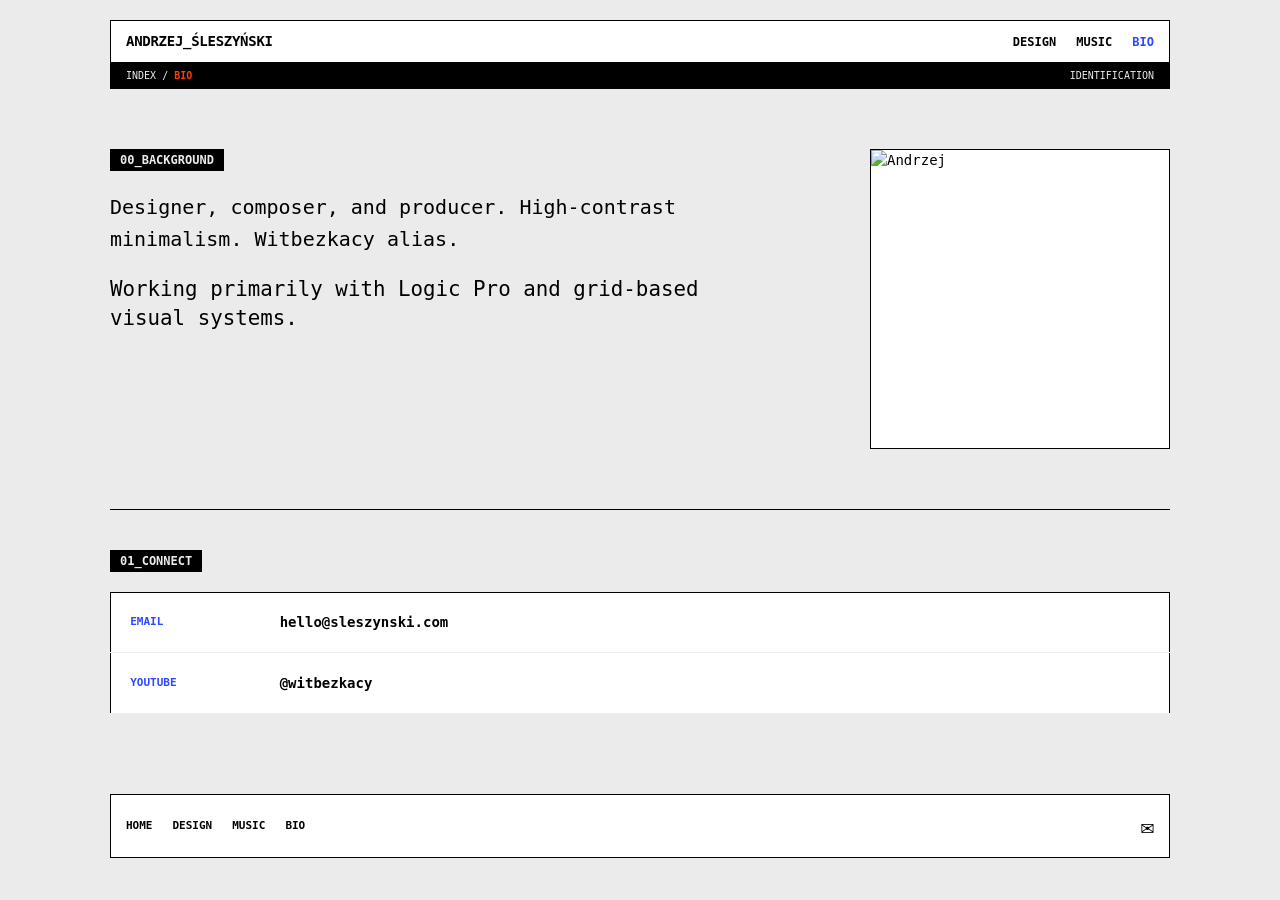
==== bio.html @ 5ebf1265 "corrected scroll" ====
<!doctype html>
<html lang="en">
  <head>
    <meta charset="UTF-8" />
    <meta name="viewport" content="width=device-width, initial-scale=1.0" />
    <title>Bio | Andrzej Śleszyński</title>
    <link rel="stylesheet" href="style.css" />
    <link
      rel="icon"
      href="data:image/svg+xml,<svg xmlns=%22http://www.w3.org/2000/svg%22 viewBox=%220 0 100 100%22><text y=%22.9em%22 font-size=%2290%22 font-family=%22monospace%22 font-weight=%22900%22 fill=%22%232E48FF%22>&amp;/</text></svg>"
    />
  </head>
  <body>
    <header class="wiki-header">
      <nav class="nav-top">
        <div class="site-title">
          <a href="index.html" style="text-decoration: none; color: inherit"
            >ANDRZEJ_ŚLESZYŃSKI</a
          >
        </div>
        <div class="nav-links">
          <a href="design.html">DESIGN</a><a href="music.html">MUSIC</a
          ><a href="bio.html" class="active">BIO</a>
        </div>
      </nav>
      <div class="context-bar">
        <div class="path">
          <a href="index.html" style="text-decoration: none; color: inherit"
            >INDEX</a
          >
          / <span class="active-context">BIO</span>
        </div>
        <div class="metadata">IDENTIFICATION</div>
      </div>
    </header>

    <main>
      <section class="intro-wrap">
        <div class="intro-text">
          <h2 class="section-title">00_Background</h2>
          <p style="font-size: 1.25rem; line-height: 1.6; margin-bottom: 20px">
            Designer, composer, and producer. High-contrast minimalism.
            Witbezkacy alias.
          </p>
          <p>Working primarily with Logic Pro and grid-based visual systems.</p>
        </div>
        <div class="photo-container">
          <img src="photo.jpg" alt="Andrzej" class="square-photo" />
        </div>
      </section>

      <section class="content-section">
        <h2 class="section-title">01_Connect</h2>
        <div class="table-wrapper">
          <table class="archive-table">
            <tr>
              <td class="meta-label">Email</td>
              <td>
                <a href="mailto:hello@sleszynski.com">hello@sleszynski.com</a>
              </td>
            </tr>
            <tr>
              <td class="meta-label">YouTube</td>
              <td>
                <a href="https://www.youtube.com/@witbezkacy" target="_blank"
                  >@witbezkacy</a
                >
              </td>
            </tr>
          </table>
        </div>
      </section>
    </main>

    <footer class="wiki-footer">
      <div class="footer-wrap">
        <div class="sitemap">
          <a href="index.html">Home</a><a href="design.html">Design</a
          ><a href="music.html">Music</a><a href="bio.html">Bio</a>
        </div>
        <a href="mailto:hello@sleszynski.com" class="mail-icon-link">&#9993;</a>
      </div>
    </footer>
  </body>
</html>
---- style.css ----
/* ANDRZEJ ŚLESZYŃSKI // SYSTEM V1.10
   WANDA SAZO + OSCEAN ARCHIVE LOGIC */

:root {
  --bg: #ebebeb; /* Concrete */
  --white: #ffffff;
  --text: #000000; /* Pitch Black */
  --accent: #2e48ff; /* Cobalt Blue */
  --high: #ff3e00; /* Tangerine */
  --border: #000000;
}

* {
  margin: 0;
  padding: 0;
  box-sizing: border-box;
  cursor: crosshair;
}

body {
  font-family: "SF Mono", "Menlo", monospace;
  background-color: var(--bg);
  color: var(--text);
  padding: 0 20px;
  max-width: 1100px;
  margin: 0 auto;
  font-size: 14px;
  line-height: 1.5;
  overflow-x: hidden;
}

/* HEADER & NAVIGATION */
.wiki-header {
  border: 1px solid var(--border);
  margin-top: 20px;
  background: #fff;
}
.nav-top {
  display: flex;
  justify-content: space-between;
  padding: 10px 15px;
  border-bottom: 1px solid var(--border);
  flex-wrap: wrap;
}
.site-title {
  font-weight: 900;
  letter-spacing: -0.02em;
}
.site-title a {
  text-decoration: none;
  color: inherit;
}
.nav-links a {
  text-decoration: none;
  color: var(--text);
  margin-left: 20px;
  font-weight: bold;
  font-size: 12px;
}
.nav-links a.active {
  color: var(--accent);
}

.context-bar {
  display: flex;
  justify-content: space-between;
  padding: 5px 15px;
  font-size: 10px;
  background-color: var(--text);
  color: var(--bg);
}
.active-context {
  color: var(--high);
  font-weight: bold;
}

/* UNIFIED LINEAR INTRO (PHOTO ON RIGHT) */
.intro-wrap {
  display: flex;
  justify-content: space-between;
  align-items: start;
  gap: 60px;
  padding: 60px 0;
  border-bottom: 1px solid var(--border);
}
.intro-text {
  flex: 1;
}
.intro-text h1 {
  font-size: clamp(3.5rem, 10vw, 6rem);
  font-weight: 900;
  letter-spacing: -0.06em;
  color: var(--accent);
  line-height: 0.85;
  margin-bottom: 1.5rem;
}
.intro-text p {
  font-size: 1.3rem;
  max-width: 650px;
  line-height: 1.4;
}
.photo-container {
  flex: 0 0 300px;
}
.square-photo {
  width: 300px;
  height: 300px;
  background-color: #fff;
  border: 1px solid var(--border);
  object-fit: cover;
  display: block;
}

/* GRID SYSTEMS (DESKTOP) */
.content-section {
  padding-top: 40px;
  margin-bottom: 60px;
}
.section-title {
  background: var(--border);
  color: var(--bg);
  display: inline-block;
  padding: 2px 10px;
  font-size: 12px;
  margin-bottom: 20px;
  text-transform: uppercase;
  font-weight: bold;
}

.wiki-grid,
.featured-grid {
  display: grid;
  grid-template-columns: repeat(auto-fill, minmax(300px, 1fr));
  gap: 20px;
}

.wiki-entry {
  border: 1px solid var(--border);
  background: #fff;
  transition: transform 0.2s cubic-bezier(0.16, 1, 0.3, 1);
}
.wiki-entry:hover {
  transform: translateY(-5px);
}
.visual-link {
  display: flex;
  aspect-ratio: 1/1;
  align-items: center;
  justify-content: center;
  text-decoration: none;
  font-size: 5rem;
  font-weight: 900;
  color: #fff;
}
.cobalt-bg {
  background: var(--accent);
}
.tangerine-bg {
  background: var(--high);
}
.entry-meta {
  padding: 15px;
  border-top: 1px solid var(--border);
}
.label {
  display: block;
  font-size: 10px;
  opacity: 0.6;
  text-transform: uppercase;
  margin-bottom: 5px;
}
.title {
  font-weight: bold;
  text-transform: uppercase;
  font-size: 13px;
}

/* TABLES */
.table-wrapper {
  width: 100%;
  overflow-x: auto;
  margin-bottom: 40px;
}
.archive-table {
  width: 100%;
  min-width: 500px;
  border-collapse: collapse;
  background: #fff;
  border: 1px solid #000;
}
.archive-table td {
  padding: 1.2rem;
  border-bottom: 1px solid #eee;
}
.archive-table a {
  text-decoration: none;
  color: inherit;
  font-weight: 700;
}
.meta-label {
  font-weight: 800;
  text-transform: uppercase;
  font-size: 11px;
  color: var(--accent);
  width: 150px;
}

/* FOOTER */
.wiki-footer {
  margin: 80px 0 40px;
  border: 1px solid var(--border);
  background: #fff;
  padding: 20px 15px;
}
.footer-wrap {
  display: flex;
  justify-content: space-between;
  align-items: center;
  flex-wrap: wrap;
  gap: 20px;
}
.sitemap {
  display: flex;
  gap: 20px;
}
.sitemap a {
  text-decoration: none;
  color: var(--text);
  font-size: 11px;
  font-weight: bold;
  text-transform: uppercase;
}
.mail-icon-link {
  text-decoration: none;
  color: var(--text);
  font-size: 1.4rem;
  line-height: 1;
}

/* MOBILE RESPONSIVE LOGIC */
@media (max-width: 850px) {
  .intro-wrap {
    flex-direction: column;
    gap: 30px;
    padding: 40px 0;
  }
  .photo-container {
    width: 100%;
    max-width: 300px;
  }

  /* Standard Grid stays vertical */
  .wiki-grid {
    grid-template-columns: 1fr;
  }

  /* Hero Grid scrolls horizontally */
  .featured-grid {
    display: flex;
    overflow-x: auto;
    scroll-snap-type: x mandatory;
    gap: 15px;
    padding-bottom: 20px;
    -webkit-overflow-scrolling: touch;
    margin: 0 -20px;
    padding: 0 20px 20px 20px;
  }
  .featured-grid::-webkit-scrollbar {
    display: none;
  }
  .featured-grid .wiki-entry {
    flex: 0 0 85%;
    scroll-snap-align: center;
  }
}
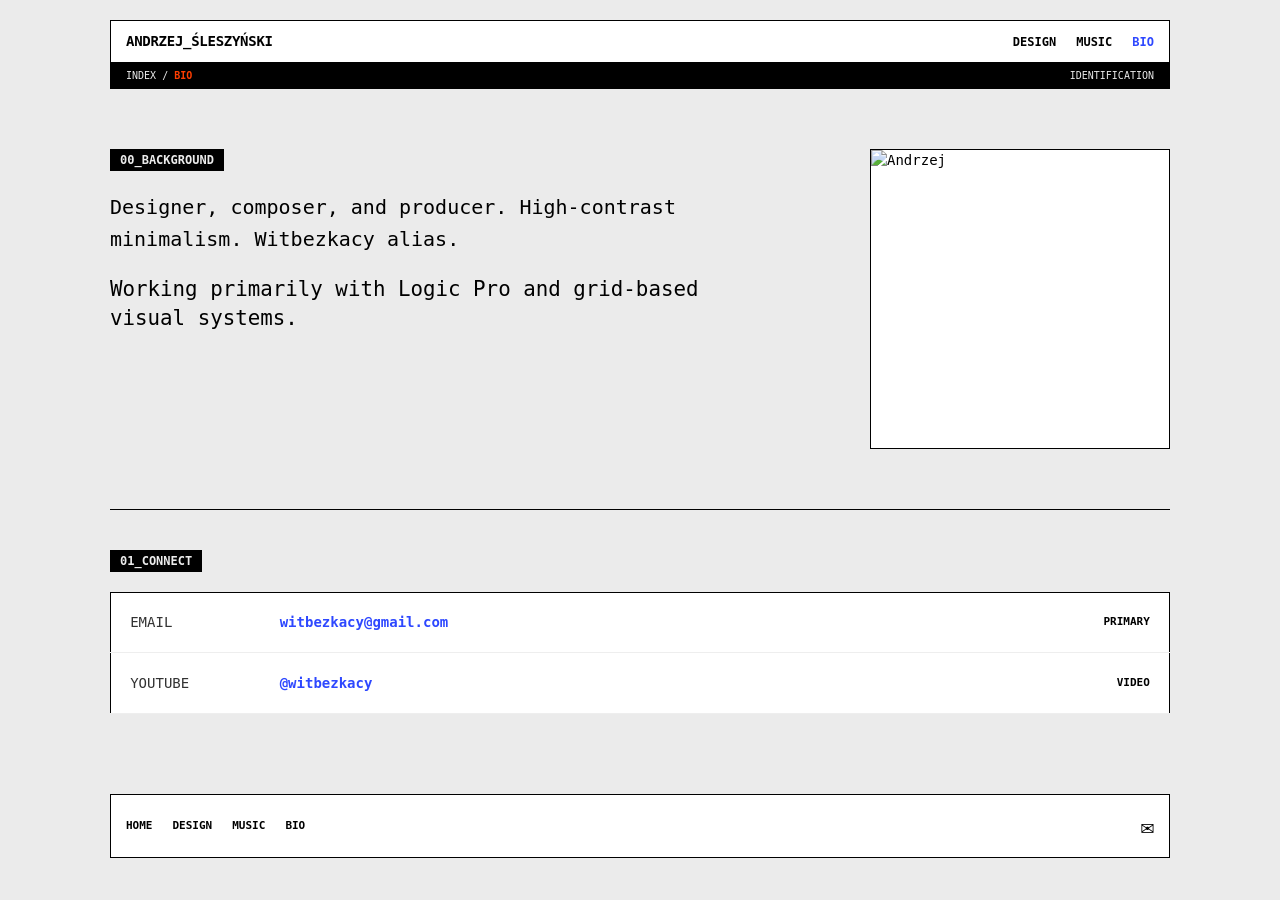
==== commit 83f913c6: "mail and tables" ====
--- a/bio.html
+++ b/bio.html
@@ -5,10 +5,6 @@
     <meta name="viewport" content="width=device-width, initial-scale=1.0" />
     <title>Bio | Andrzej Śleszyński</title>
     <link rel="stylesheet" href="style.css" />
-    <link
-      rel="icon"
-      href="data:image/svg+xml,<svg xmlns=%22http://www.w3.org/2000/svg%22 viewBox=%220 0 100 100%22><text y=%22.9em%22 font-size=%2290%22 font-family=%22monospace%22 font-weight=%22900%22 fill=%22%232E48FF%22>&amp;/</text></svg>"
-    />
   </head>
   <body>
     <header class="wiki-header">
@@ -54,18 +50,20 @@
         <div class="table-wrapper">
           <table class="archive-table">
             <tr>
-              <td class="meta-label">Email</td>
+              <td>EMAIL</td>
               <td>
-                <a href="mailto:hello@sleszynski.com">hello@sleszynski.com</a>
+                <a href="mailto:witbezkacy@gmail.com">witbezkacy@gmail.com</a>
               </td>
+              <td>PRIMARY</td>
             </tr>
             <tr>
-              <td class="meta-label">YouTube</td>
+              <td>YOUTUBE</td>
               <td>
                 <a href="https://www.youtube.com/@witbezkacy" target="_blank"
                   >@witbezkacy</a
                 >
               </td>
+              <td>VIDEO</td>
             </tr>
           </table>
         </div>
@@ -78,7 +76,7 @@
           <a href="index.html">Home</a><a href="design.html">Design</a
           ><a href="music.html">Music</a><a href="bio.html">Bio</a>
         </div>
-        <a href="mailto:hello@sleszynski.com" class="mail-icon-link">&#9993;</a>
+        <a href="mailto:witbezkacy@gmail.com" class="mail-icon-link">&#9993;</a>
       </div>
     </footer>
   </body>
--- a/style.css
+++ b/style.css
@@ -1,5 +1,5 @@
-/* ANDRZEJ ŚLESZYŃSKI // SYSTEM V1.10
-   WANDA SAZO + OSCEAN ARCHIVE LOGIC */
+/* ANDRZEJ ŚLESZYŃSKI // SYSTEM V1.14
+   3-COLUMN TABLE + WHITE BG UPDATES */
 
 :root {
   --bg: #ebebeb; /* Concrete */
@@ -57,6 +57,7 @@
   font-weight: bold;
   font-size: 12px;
 }
+.nav-links a:hover,
 .nav-links a.active {
   color: var(--accent);
 }
@@ -74,7 +75,7 @@
   font-weight: bold;
 }
 
-/* UNIFIED LINEAR INTRO (PHOTO ON RIGHT) */
+/* INTRO WRAP */
 .intro-wrap {
   display: flex;
   justify-content: space-between;
@@ -111,7 +112,35 @@
   display: block;
 }
 
-/* GRID SYSTEMS (DESKTOP) */
+/* BUTTONS */
+.button-group {
+  display: flex;
+  gap: 15px;
+  margin-top: 30px;
+}
+.btn {
+  padding: 12px 24px;
+  font-weight: 900;
+  text-decoration: none;
+  font-size: 11px;
+  border: 1px solid var(--border);
+  transition: 0.2s;
+}
+.btn-cobalt {
+  background: var(--accent);
+  color: var(--white);
+}
+.btn-tangerine {
+  background: var(--high);
+  color: var(--white);
+}
+.btn:hover {
+  background: transparent;
+  color: var(--text);
+  transform: translateY(-2px);
+}
+
+/* CONTENT SECTIONS & GRIDS */
 .content-section {
   padding-top: 40px;
   margin-bottom: 60px;
@@ -126,7 +155,6 @@
   text-transform: uppercase;
   font-weight: bold;
 }
-
 .wiki-grid,
 .featured-grid {
   display: grid;
@@ -137,10 +165,7 @@
 .wiki-entry {
   border: 1px solid var(--border);
   background: #fff;
-  transition: transform 0.2s cubic-bezier(0.16, 1, 0.3, 1);
-}
-.wiki-entry:hover {
-  transform: translateY(-5px);
+  transition: 0.2s;
 }
 .visual-link {
   display: flex;
@@ -148,15 +173,9 @@
   align-items: center;
   justify-content: center;
   text-decoration: none;
-  font-size: 5rem;
+  font-size: 4rem;
   font-weight: 900;
   color: #fff;
-}
-.cobalt-bg {
-  background: var(--accent);
-}
-.tangerine-bg {
-  background: var(--high);
 }
 .entry-meta {
   padding: 15px;
@@ -175,7 +194,7 @@
   font-size: 13px;
 }
 
-/* TABLES */
+/* REFINED 3-COLUMN TABLE */
 .table-wrapper {
   width: 100%;
   overflow-x: auto;
@@ -183,26 +202,37 @@
 }
 .archive-table {
   width: 100%;
-  min-width: 500px;
+  min-width: 600px;
   border-collapse: collapse;
-  background: #fff;
-  border: 1px solid #000;
+  background: #fff; /* White background */
+  border: 1px solid var(--border);
 }
 .archive-table td {
   padding: 1.2rem;
   border-bottom: 1px solid #eee;
-}
+  vertical-align: middle;
+}
+
+/* Specific column alignment */
+.archive-table td:first-child {
+  width: 150px;
+  opacity: 0.8;
+} /* Date */
+.archive-table td:nth-child(2) {
+  font-weight: bold;
+} /* Title/Link */
+.archive-table td:last-child {
+  text-align: right;
+  font-weight: 800;
+  font-size: 11px;
+} /* Tag */
+
 .archive-table a {
   text-decoration: none;
-  color: inherit;
-  font-weight: 700;
-}
-.meta-label {
-  font-weight: 800;
-  text-transform: uppercase;
-  font-size: 11px;
   color: var(--accent);
-  width: 150px;
+}
+.archive-table a:hover {
+  text-decoration: underline;
 }
 
 /* FOOTER */
@@ -217,7 +247,6 @@
   justify-content: space-between;
   align-items: center;
   flex-wrap: wrap;
-  gap: 20px;
 }
 .sitemap {
   display: flex;
@@ -237,7 +266,6 @@
   line-height: 1;
 }
 
-/* MOBILE RESPONSIVE LOGIC */
 @media (max-width: 850px) {
   .intro-wrap {
     flex-direction: column;
@@ -248,22 +276,20 @@
     width: 100%;
     max-width: 300px;
   }
-
-  /* Standard Grid stays vertical */
+  .button-group {
+    flex-direction: column;
+  }
   .wiki-grid {
     grid-template-columns: 1fr;
   }
-
-  /* Hero Grid scrolls horizontally */
   .featured-grid {
     display: flex;
     overflow-x: auto;
     scroll-snap-type: x mandatory;
     gap: 15px;
-    padding-bottom: 20px;
-    -webkit-overflow-scrolling: touch;
     margin: 0 -20px;
     padding: 0 20px 20px 20px;
+    scrollbar-width: none;
   }
   .featured-grid::-webkit-scrollbar {
     display: none;
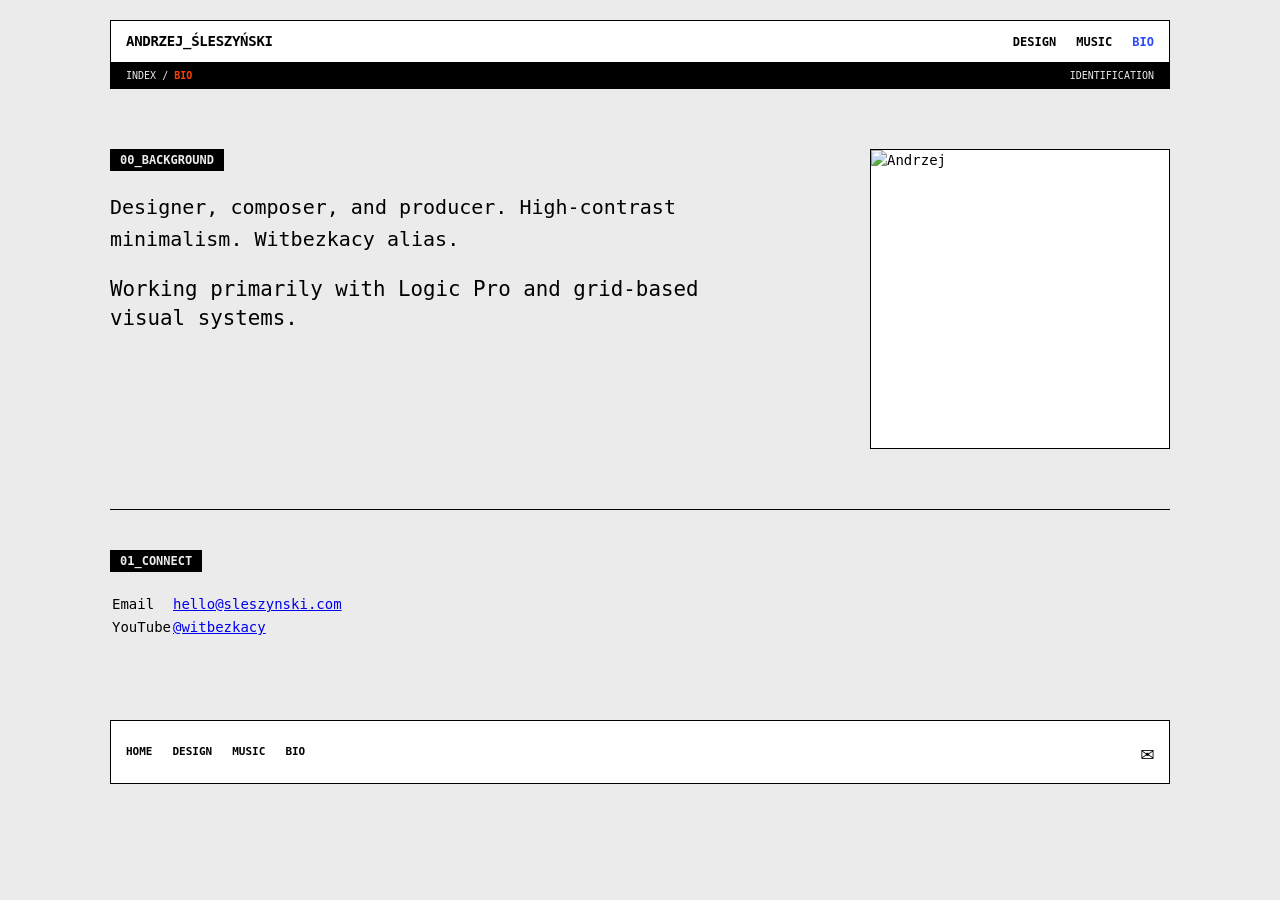
==== commit a860862b: "Revert "mail and tables" This reverts commit 83f913c6154c44ac4f94a60d9e4df3d5f96660ca." ====
--- a/bio.html
+++ b/bio.html
@@ -5,6 +5,10 @@
     <meta name="viewport" content="width=device-width, initial-scale=1.0" />
     <title>Bio | Andrzej Śleszyński</title>
     <link rel="stylesheet" href="style.css" />
+    <link
+      rel="icon"
+      href="data:image/svg+xml,<svg xmlns=%22http://www.w3.org/2000/svg%22 viewBox=%220 0 100 100%22><text y=%22.9em%22 font-size=%2290%22 font-family=%22monospace%22 font-weight=%22900%22 fill=%22%232E48FF%22>&amp;/</text></svg>"
+    />
   </head>
   <body>
     <header class="wiki-header">
@@ -50,20 +54,18 @@
         <div class="table-wrapper">
           <table class="archive-table">
             <tr>
-              <td>EMAIL</td>
+              <td class="meta-label">Email</td>
               <td>
-                <a href="mailto:witbezkacy@gmail.com">witbezkacy@gmail.com</a>
+                <a href="mailto:hello@sleszynski.com">hello@sleszynski.com</a>
               </td>
-              <td>PRIMARY</td>
             </tr>
             <tr>
-              <td>YOUTUBE</td>
+              <td class="meta-label">YouTube</td>
               <td>
                 <a href="https://www.youtube.com/@witbezkacy" target="_blank"
                   >@witbezkacy</a
                 >
               </td>
-              <td>VIDEO</td>
             </tr>
           </table>
         </div>
@@ -76,7 +78,7 @@
           <a href="index.html">Home</a><a href="design.html">Design</a
           ><a href="music.html">Music</a><a href="bio.html">Bio</a>
         </div>
-        <a href="mailto:witbezkacy@gmail.com" class="mail-icon-link">&#9993;</a>
+        <a href="mailto:hello@sleszynski.com" class="mail-icon-link">&#9993;</a>
       </div>
     </footer>
   </body>
--- a/style.css
+++ b/style.css
@@ -1,5 +1,5 @@
-/* ANDRZEJ ŚLESZYŃSKI // SYSTEM V1.14
-   3-COLUMN TABLE + WHITE BG UPDATES */
+/* ANDRZEJ ŚLESZYŃSKI // SYSTEM V1.11
+   WANDA SAZO + OSCEAN ARCHIVE LOGIC */
 
 :root {
   --bg: #ebebeb; /* Concrete */
@@ -75,7 +75,7 @@
   font-weight: bold;
 }
 
-/* INTRO WRAP */
+/* UNIFIED LINEAR INTRO (PHOTO ON RIGHT) */
 .intro-wrap {
   display: flex;
   justify-content: space-between;
@@ -112,35 +112,40 @@
   display: block;
 }
 
-/* BUTTONS */
+/* PRIMARY NAVIGATION BUTTONS */
 .button-group {
   display: flex;
   gap: 15px;
   margin-top: 30px;
 }
+
 .btn {
+  display: inline-block;
   padding: 12px 24px;
   font-weight: 900;
   text-decoration: none;
-  font-size: 11px;
-  border: 1px solid var(--border);
-  transition: 0.2s;
-}
+  font-size: 12px;
+  letter-spacing: 0.05em;
+  border: 1px solid var(--border);
+  transition: all 0.2s cubic-bezier(0.16, 1, 0.3, 1);
+}
+
 .btn-cobalt {
-  background: var(--accent);
+  background-color: var(--accent);
   color: var(--white);
 }
 .btn-tangerine {
-  background: var(--high);
+  background-color: var(--high);
   color: var(--white);
 }
+
 .btn:hover {
-  background: transparent;
+  background-color: transparent;
   color: var(--text);
   transform: translateY(-2px);
 }
 
-/* CONTENT SECTIONS & GRIDS */
+/* GRID SYSTEMS */
 .content-section {
   padding-top: 40px;
   margin-bottom: 60px;
@@ -155,6 +160,7 @@
   text-transform: uppercase;
   font-weight: bold;
 }
+
 .wiki-grid,
 .featured-grid {
   display: grid;
@@ -165,7 +171,10 @@
 .wiki-entry {
   border: 1px solid var(--border);
   background: #fff;
-  transition: 0.2s;
+  transition: transform 0.2s cubic-bezier(0.16, 1, 0.3, 1);
+}
+.wiki-entry:hover {
+  transform: translateY(-5px);
 }
 .visual-link {
   display: flex;
@@ -173,9 +182,15 @@
   align-items: center;
   justify-content: center;
   text-decoration: none;
-  font-size: 4rem;
+  font-size: 5rem;
   font-weight: 900;
   color: #fff;
+}
+.cobalt-bg {
+  background: var(--accent);
+}
+.tangerine-bg {
+  background: var(--high);
 }
 .entry-meta {
   padding: 15px;
@@ -194,47 +209,6 @@
   font-size: 13px;
 }
 
-/* REFINED 3-COLUMN TABLE */
-.table-wrapper {
-  width: 100%;
-  overflow-x: auto;
-  margin-bottom: 40px;
-}
-.archive-table {
-  width: 100%;
-  min-width: 600px;
-  border-collapse: collapse;
-  background: #fff; /* White background */
-  border: 1px solid var(--border);
-}
-.archive-table td {
-  padding: 1.2rem;
-  border-bottom: 1px solid #eee;
-  vertical-align: middle;
-}
-
-/* Specific column alignment */
-.archive-table td:first-child {
-  width: 150px;
-  opacity: 0.8;
-} /* Date */
-.archive-table td:nth-child(2) {
-  font-weight: bold;
-} /* Title/Link */
-.archive-table td:last-child {
-  text-align: right;
-  font-weight: 800;
-  font-size: 11px;
-} /* Tag */
-
-.archive-table a {
-  text-decoration: none;
-  color: var(--accent);
-}
-.archive-table a:hover {
-  text-decoration: underline;
-}
-
 /* FOOTER */
 .wiki-footer {
   margin: 80px 0 40px;
@@ -247,6 +221,7 @@
   justify-content: space-between;
   align-items: center;
   flex-wrap: wrap;
+  gap: 20px;
 }
 .sitemap {
   display: flex;
@@ -266,6 +241,7 @@
   line-height: 1;
 }
 
+/* MOBILE RESPONSIVE LOGIC */
 @media (max-width: 850px) {
   .intro-wrap {
     flex-direction: column;
@@ -278,18 +254,26 @@
   }
   .button-group {
     flex-direction: column;
-  }
+    gap: 10px;
+  }
+  .btn {
+    text-align: center;
+    width: 100%;
+  }
+
   .wiki-grid {
     grid-template-columns: 1fr;
   }
+
   .featured-grid {
     display: flex;
     overflow-x: auto;
     scroll-snap-type: x mandatory;
     gap: 15px;
+    padding-bottom: 20px;
+    -webkit-overflow-scrolling: touch;
     margin: 0 -20px;
     padding: 0 20px 20px 20px;
-    scrollbar-width: none;
   }
   .featured-grid::-webkit-scrollbar {
     display: none;
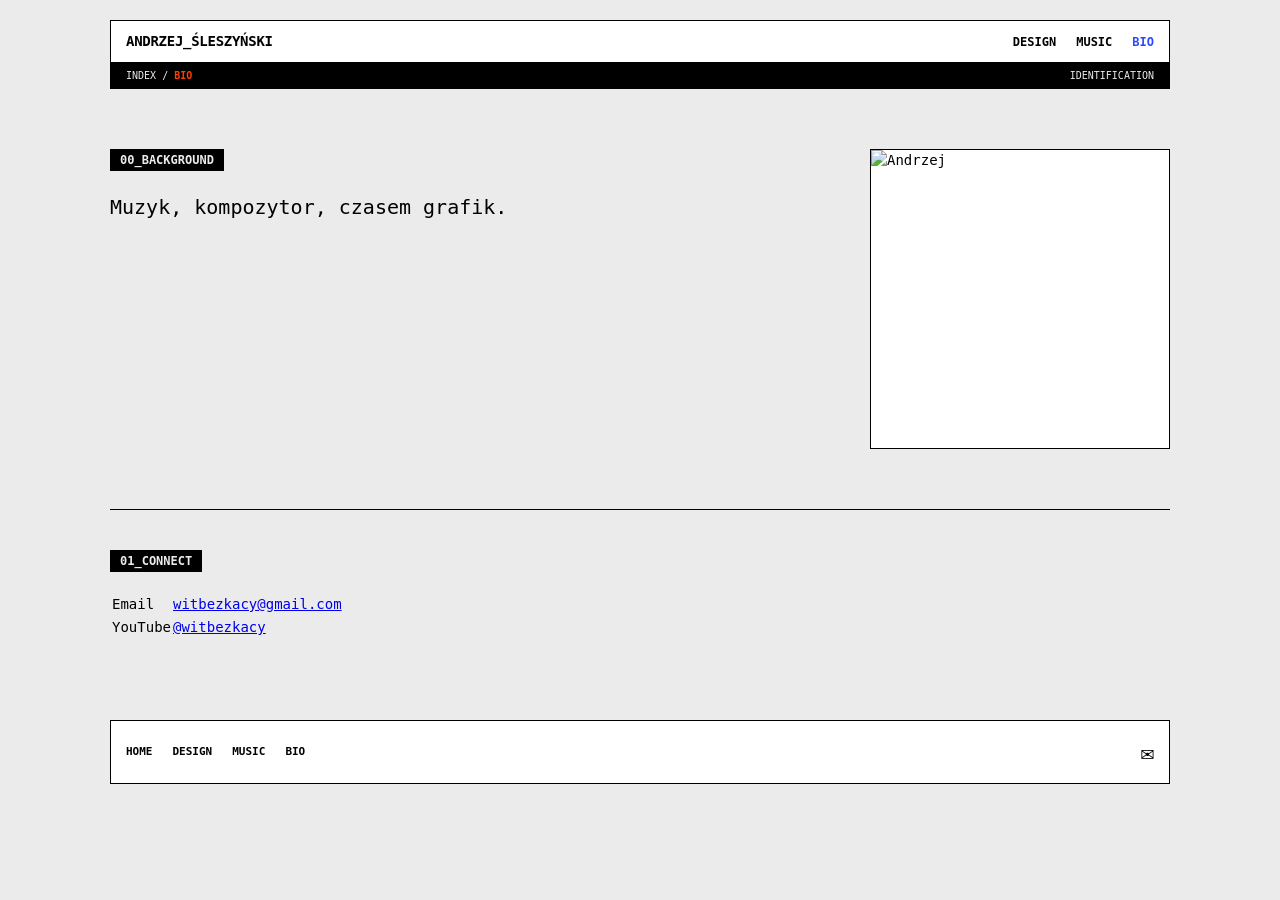
==== commit cb54851e: "mail corrections" ====
--- a/bio.html
+++ b/bio.html
@@ -39,10 +39,8 @@
         <div class="intro-text">
           <h2 class="section-title">00_Background</h2>
           <p style="font-size: 1.25rem; line-height: 1.6; margin-bottom: 20px">
-            Designer, composer, and producer. High-contrast minimalism.
-            Witbezkacy alias.
+            Muzyk, kompozytor, czasem grafik.
           </p>
-          <p>Working primarily with Logic Pro and grid-based visual systems.</p>
         </div>
         <div class="photo-container">
           <img src="photo.jpg" alt="Andrzej" class="square-photo" />
@@ -56,7 +54,7 @@
             <tr>
               <td class="meta-label">Email</td>
               <td>
-                <a href="mailto:hello@sleszynski.com">hello@sleszynski.com</a>
+                <a href="mailto:witbezkacy@gmail.com">witbezkacy@gmail.com</a>
               </td>
             </tr>
             <tr>
@@ -78,7 +76,7 @@
           <a href="index.html">Home</a><a href="design.html">Design</a
           ><a href="music.html">Music</a><a href="bio.html">Bio</a>
         </div>
-        <a href="mailto:hello@sleszynski.com" class="mail-icon-link">&#9993;</a>
+        <a href="witbezkacy@gmail.com" class="mail-icon-link">&#9993;</a>
       </div>
     </footer>
   </body>
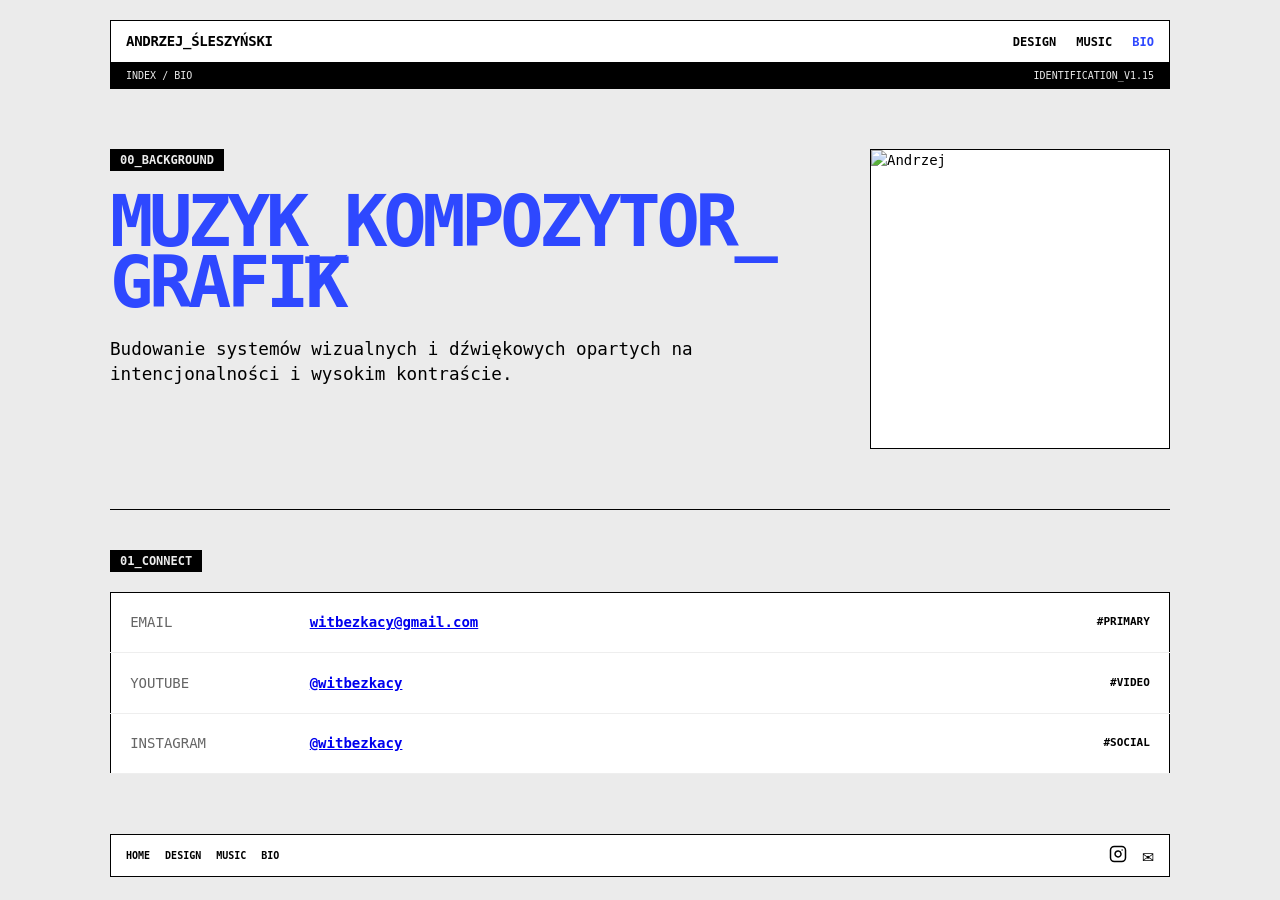
==== commit e85e9a7d: "big changes, new tables, text" ====
--- a/bio.html
+++ b/bio.html
@@ -1,5 +1,5 @@
 <!doctype html>
-<html lang="en">
+<html lang="pl">
   <head>
     <meta charset="UTF-8" />
     <meta name="viewport" content="width=device-width, initial-scale=1.0" />
@@ -30,7 +30,7 @@
           >
           / <span class="active-context">BIO</span>
         </div>
-        <div class="metadata">IDENTIFICATION</div>
+        <div class="metadata">IDENTIFICATION_V1.15</div>
       </div>
     </header>
 
@@ -38,8 +38,10 @@
       <section class="intro-wrap">
         <div class="intro-text">
           <h2 class="section-title">00_Background</h2>
-          <p style="font-size: 1.25rem; line-height: 1.6; margin-bottom: 20px">
-            Muzyk, kompozytor, czasem grafik.
+          <h1>MUZYK_KOMPOZYTOR_<br />GRAFIK</h1>
+          <p>
+            Budowanie systemów wizualnych i dźwiękowych opartych na
+            intencjonalności i wysokim kontraście.
           </p>
         </div>
         <div class="photo-container">
@@ -52,18 +54,29 @@
         <div class="table-wrapper">
           <table class="archive-table">
             <tr>
-              <td class="meta-label">Email</td>
+              <td>EMAIL</td>
               <td>
                 <a href="mailto:witbezkacy@gmail.com">witbezkacy@gmail.com</a>
               </td>
+              <td>#PRIMARY</td>
             </tr>
             <tr>
-              <td class="meta-label">YouTube</td>
+              <td>YOUTUBE</td>
               <td>
                 <a href="https://www.youtube.com/@witbezkacy" target="_blank"
                   >@witbezkacy</a
                 >
               </td>
+              <td>#VIDEO</td>
+            </tr>
+            <tr>
+              <td>INSTAGRAM</td>
+              <td>
+                <a href="https://instagram.com/witbezkacy" target="_blank"
+                  >@witbezkacy</a
+                >
+              </td>
+              <td>#SOCIAL</td>
             </tr>
           </table>
         </div>
@@ -76,7 +89,29 @@
           <a href="index.html">Home</a><a href="design.html">Design</a
           ><a href="music.html">Music</a><a href="bio.html">Bio</a>
         </div>
-        <a href="witbezkacy@gmail.com" class="mail-icon-link">&#9993;</a>
+        <div class="social-links">
+          <a
+            href="https://instagram.com/witbezkacy"
+            target="_blank"
+            title="Instagram"
+          >
+            <svg
+              width="18"
+              height="18"
+              viewBox="0 0 24 24"
+              fill="none"
+              stroke="currentColor"
+              stroke-width="2"
+              stroke-linecap="round"
+              stroke-linejoin="round"
+            >
+              <rect x="2" y="2" width="20" height="20" rx="5" ry="5"></rect>
+              <path d="M16 11.37A4 4 0 1 1 12.63 8 4 4 0 0 1 16 11.37z"></path>
+              <line x1="17.5" y1="6.5" x2="17.51" y2="6.5"></line>
+            </svg>
+          </a>
+          <a href="mailto:witbezkacy@gmail.com" title="Email">&#9993;</a>
+        </div>
       </div>
     </footer>
   </body>
--- a/style.css
+++ b/style.css
@@ -1,12 +1,12 @@
-/* ANDRZEJ ŚLESZYŃSKI // SYSTEM V1.11
-   WANDA SAZO + OSCEAN ARCHIVE LOGIC */
+/* ANDRZEJ ŚLESZYŃSKI // SYSTEM V1.15
+   TABLE SYSTEM + RESPONSIVE HERO FIX */
 
 :root {
-  --bg: #ebebeb; /* Concrete */
+  --bg: #ebebeb;
   --white: #ffffff;
-  --text: #000000; /* Pitch Black */
-  --accent: #2e48ff; /* Cobalt Blue */
-  --high: #ff3e00; /* Tangerine */
+  --text: #000000;
+  --accent: #2e48ff;
+  --high: #ff3e00;
   --border: #000000;
 }
 
@@ -57,7 +57,6 @@
   font-weight: bold;
   font-size: 12px;
 }
-.nav-links a:hover,
 .nav-links a.active {
   color: var(--accent);
 }
@@ -70,17 +69,13 @@
   background-color: var(--text);
   color: var(--bg);
 }
-.active-context {
-  color: var(--high);
-  font-weight: bold;
-}
-
-/* UNIFIED LINEAR INTRO (PHOTO ON RIGHT) */
+
+/* INTRO WRAP (RESPONSIVE FIX) */
 .intro-wrap {
   display: flex;
   justify-content: space-between;
   align-items: start;
-  gap: 60px;
+  gap: 40px;
   padding: 60px 0;
   border-bottom: 1px solid var(--border);
 }
@@ -88,7 +83,11 @@
   flex: 1;
 }
 .intro-text h1 {
-  font-size: clamp(3.5rem, 10vw, 6rem);
+  font-size: clamp(
+    2rem,
+    7vw,
+    4.5rem
+  ); /* Smaller max size to keep photo on grid */
   font-weight: 900;
   letter-spacing: -0.06em;
   color: var(--accent);
@@ -96,10 +95,11 @@
   margin-bottom: 1.5rem;
 }
 .intro-text p {
-  font-size: 1.3rem;
-  max-width: 650px;
+  font-size: 1.1rem;
+  max-width: 600px;
   line-height: 1.4;
 }
+
 .photo-container {
   flex: 0 0 300px;
 }
@@ -112,37 +112,38 @@
   display: block;
 }
 
-/* PRIMARY NAVIGATION BUTTONS */
-.button-group {
-  display: flex;
-  gap: 15px;
-  margin-top: 30px;
-}
-
-.btn {
-  display: inline-block;
-  padding: 12px 24px;
-  font-weight: 900;
-  text-decoration: none;
-  font-size: 12px;
-  letter-spacing: 0.05em;
-  border: 1px solid var(--border);
-  transition: all 0.2s cubic-bezier(0.16, 1, 0.3, 1);
-}
-
-.btn-cobalt {
-  background-color: var(--accent);
-  color: var(--white);
-}
-.btn-tangerine {
-  background-color: var(--high);
-  color: var(--white);
-}
-
-.btn:hover {
-  background-color: transparent;
-  color: var(--text);
-  transform: translateY(-2px);
+/* REFINED 3-COLUMN TABLES (WHITE BACKGROUND) */
+.table-wrapper {
+  width: 100%;
+  overflow-x: auto;
+  margin-bottom: 40px;
+}
+.archive-table {
+  width: 100%;
+  border-collapse: collapse;
+  background: var(--white); /* Forces white background */
+  border: 1px solid var(--border);
+}
+.archive-table td {
+  padding: 1.2rem;
+  border-bottom: 1px solid #eee;
+  vertical-align: middle;
+}
+/* Column Gutter Logic */
+.archive-table td:first-child {
+  width: 180px;
+  padding-right: 4rem;
+  opacity: 0.6;
+}
+.archive-table td:nth-child(2) {
+  font-weight: bold;
+  padding-right: 4rem;
+}
+.archive-table td:last-child {
+  text-align: right;
+  font-weight: 800;
+  font-size: 11px;
+  width: 120px;
 }
 
 /* GRID SYSTEMS */
@@ -167,14 +168,10 @@
   grid-template-columns: repeat(auto-fill, minmax(300px, 1fr));
   gap: 20px;
 }
-
 .wiki-entry {
   border: 1px solid var(--border);
   background: #fff;
-  transition: transform 0.2s cubic-bezier(0.16, 1, 0.3, 1);
-}
-.wiki-entry:hover {
-  transform: translateY(-5px);
+  transition: 0.2s;
 }
 .visual-link {
   display: flex;
@@ -182,104 +179,60 @@
   align-items: center;
   justify-content: center;
   text-decoration: none;
-  font-size: 5rem;
+  font-size: 4rem;
   font-weight: 900;
   color: #fff;
-}
-.cobalt-bg {
-  background: var(--accent);
-}
-.tangerine-bg {
-  background: var(--high);
 }
 .entry-meta {
   padding: 15px;
   border-top: 1px solid var(--border);
 }
-.label {
-  display: block;
+
+/* COMPACT FOOTER */
+.wiki-footer {
+  margin: 40px 0 20px;
+  border: 1px solid var(--border);
+  background: #fff;
+  padding: 10px 15px;
+}
+.footer-wrap {
+  display: flex;
+  justify-content: space-between;
+  align-items: center;
+}
+.sitemap {
+  display: flex;
+  gap: 15px;
+}
+.sitemap a {
+  text-decoration: none;
+  color: var(--text);
   font-size: 10px;
-  opacity: 0.6;
+  font-weight: bold;
   text-transform: uppercase;
-  margin-bottom: 5px;
-}
-.title {
-  font-weight: bold;
-  text-transform: uppercase;
-  font-size: 13px;
-}
-
-/* FOOTER */
-.wiki-footer {
-  margin: 80px 0 40px;
-  border: 1px solid var(--border);
-  background: #fff;
-  padding: 20px 15px;
-}
-.footer-wrap {
-  display: flex;
-  justify-content: space-between;
+}
+.social-links {
+  display: flex;
+  gap: 15px;
   align-items: center;
-  flex-wrap: wrap;
-  gap: 20px;
-}
-.sitemap {
-  display: flex;
-  gap: 20px;
-}
-.sitemap a {
-  text-decoration: none;
-  color: var(--text);
-  font-size: 11px;
-  font-weight: bold;
-  text-transform: uppercase;
-}
-.mail-icon-link {
-  text-decoration: none;
-  color: var(--text);
-  font-size: 1.4rem;
+}
+.social-links a {
+  text-decoration: none;
+  color: var(--text);
+  font-size: 1.2rem;
   line-height: 1;
 }
 
-/* MOBILE RESPONSIVE LOGIC */
 @media (max-width: 850px) {
   .intro-wrap {
     flex-direction: column;
     gap: 30px;
-    padding: 40px 0;
   }
   .photo-container {
     width: 100%;
     max-width: 300px;
   }
-  .button-group {
-    flex-direction: column;
-    gap: 10px;
-  }
-  .btn {
-    text-align: center;
-    width: 100%;
-  }
-
   .wiki-grid {
     grid-template-columns: 1fr;
   }
-
-  .featured-grid {
-    display: flex;
-    overflow-x: auto;
-    scroll-snap-type: x mandatory;
-    gap: 15px;
-    padding-bottom: 20px;
-    -webkit-overflow-scrolling: touch;
-    margin: 0 -20px;
-    padding: 0 20px 20px 20px;
-  }
-  .featured-grid::-webkit-scrollbar {
-    display: none;
-  }
-  .featured-grid .wiki-entry {
-    flex: 0 0 85%;
-    scroll-snap-align: center;
-  }
-}
+}
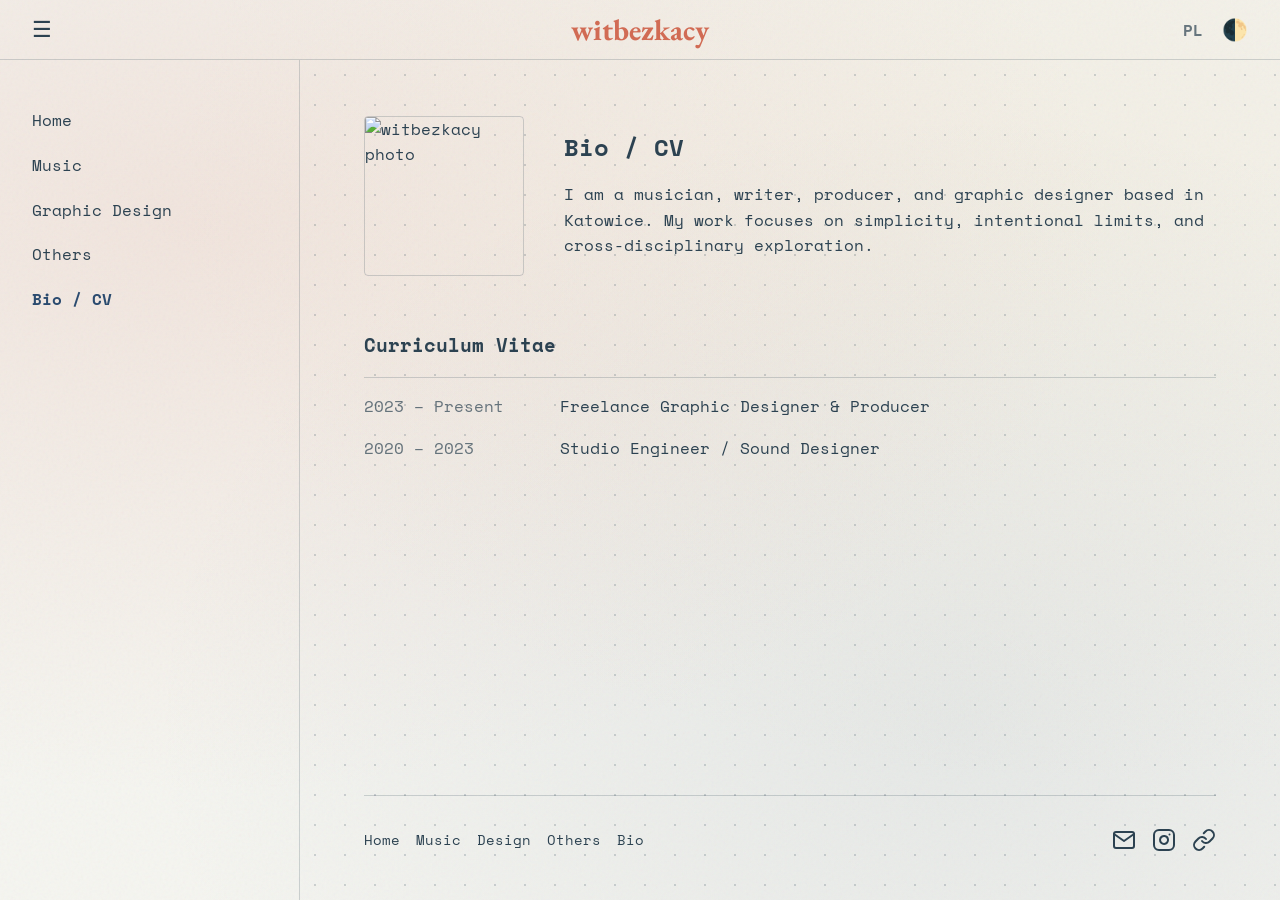
==== commit e87c85aa: "new version" ====
--- a/bio.html
+++ b/bio.html
@@ -1,104 +1,166 @@
 <!doctype html>
-<html lang="pl">
+<html lang="en">
   <head>
     <meta charset="UTF-8" />
     <meta name="viewport" content="width=device-width, initial-scale=1.0" />
-    <title>Bio | Andrzej Śleszyński</title>
-    <link rel="stylesheet" href="style.css" />
-    <link
-      rel="icon"
-      href="data:image/svg+xml,<svg xmlns=%22http://www.w3.org/2000/svg%22 viewBox=%220 0 100 100%22><text y=%22.9em%22 font-size=%2290%22 font-family=%22monospace%22 font-weight=%22900%22 fill=%22%232E48FF%22>&amp;/</text></svg>"
+    <meta
+      name="theme-color"
+      content="#F5F5F0"
+      media="(prefers-color-scheme: light)"
     />
+    <meta
+      name="theme-color"
+      content="#1a1a19"
+      media="(prefers-color-scheme: dark)"
+    />
+    <title>Bio - witbezkacy</title>
+    <link rel="stylesheet" href="css/style.css" />
   </head>
   <body>
-    <header class="wiki-header">
-      <nav class="nav-top">
-        <div class="site-title">
-          <a href="index.html" style="text-decoration: none; color: inherit"
-            >ANDRZEJ_ŚLESZYŃSKI</a
-          >
+    <div class="grain-overlay solid-gradient"></div>
+    <aside class="sidebar">
+      <div class="sidebar-header solid-gradient">
+        <button class="menu-btn" aria-label="Menu">☰</button>
+        <h1><a href="index.html">witbezkacy</a></h1>
+        <div class="header-controls">
+          <button class="lang-btn">PL</button>
+          <button class="theme-btn" aria-label="Toggle Dark Mode">🌓</button>
         </div>
-        <div class="nav-links">
-          <a href="design.html">DESIGN</a><a href="music.html">MUSIC</a
-          ><a href="bio.html" class="active">BIO</a>
-        </div>
+      </div>
+      <nav id="nav-links" class="solid-gradient">
+        <ul class="nav-tree">
+          <li>
+            <a href="index.html"
+              ><span class="lang-en">Home</span
+              ><span class="lang-pl">Strona Główna</span></a
+            >
+          </li>
+          <li>
+            <a href="personal.html"
+              ><span class="lang-en">Music</span
+              ><span class="lang-pl">Muzyka</span></a
+            >
+            <ul id="music-menu" class="tree-level-1">
+              <li>
+                <a href="personal.html"
+                  ><span class="lang-en">Personal</span
+                  ><span class="lang-pl">Osobiste</span></a
+                >
+                <ul class="tree-level-2">
+                  <li><a href="project-personal.html">Album Title</a></li>
+                </ul>
+              </li>
+              <li>
+                <a href="projects.html"
+                  ><span class="lang-en">Projects</span
+                  ><span class="lang-pl">Projekty</span></a
+                >
+                <ul class="tree-level-2">
+                  <li><a href="project-collab.html">Project Alpha</a></li>
+                </ul>
+              </li>
+            </ul>
+          </li>
+          <li>
+            <a href="design.html"
+              ><span class="lang-en">Graphic Design</span
+              ><span class="lang-pl">Projektowanie</span></a
+            >
+            <ul id="design-menu" class="tree-level-1">
+              <li><a href="project-design.html">Brand Identity</a></li>
+            </ul>
+          </li>
+          <li>
+            <a href="others.html"
+              ><span class="lang-en">Others</span
+              ><span class="lang-pl">Inne</span></a
+            >
+            <ul id="others-menu" class="tree-level-1">
+              <li><a href="project-other.html">Sound Essay</a></li>
+            </ul>
+          </li>
+          <li><a href="bio.html" class="active">Bio / CV</a></li>
+        </ul>
       </nav>
-      <div class="context-bar">
-        <div class="path">
-          <a href="index.html" style="text-decoration: none; color: inherit"
-            >INDEX</a
-          >
-          / <span class="active-context">BIO</span>
-        </div>
-        <div class="metadata">IDENTIFICATION_V1.15</div>
-      </div>
-    </header>
+    </aside>
 
     <main>
-      <section class="intro-wrap">
-        <div class="intro-text">
-          <h2 class="section-title">00_Background</h2>
-          <h1>MUZYK_KOMPOZYTOR_<br />GRAFIK</h1>
-          <p>
-            Budowanie systemów wizualnych i dźwiękowych opartych na
-            intencjonalności i wysokim kontraście.
-          </p>
+      <section id="bio">
+        <div class="profile-section">
+          <img
+            src="https://via.placeholder.com/300x300/2c4251/f5f5f0?text=Bio+Photo"
+            alt="witbezkacy photo"
+            class="profile-photo"
+          />
+          <div class="profile-text">
+            <h2>Bio / CV</h2>
+            <p class="lang-en">
+              I am a musician, writer, producer, and graphic designer based in
+              Katowice. My work focuses on simplicity, intentional limits, and
+              cross-disciplinary exploration.
+            </p>
+            <p class="lang-pl">
+              Jestem muzykiem, pisarzem, producentem i grafikiem. Moja praca
+              skupia się na prostocie, celowych ograniczeniach i eksploracji
+              różnych dziedzin.
+            </p>
+          </div>
         </div>
-        <div class="photo-container">
-          <img src="photo.jpg" alt="Andrzej" class="square-photo" />
+
+        <h3 style="margin-top: 3rem">Curriculum Vitae</h3>
+        <div class="cv-grid">
+          <div class="cv-year">
+            2023 – <span class="lang-en">Present</span
+            ><span class="lang-pl">Obecnie</span>
+          </div>
+          <div class="cv-role">
+            <span class="lang-en">Freelance Graphic Designer & Producer</span
+            ><span class="lang-pl">Niezależny Grafik i Producent</span>
+          </div>
+          <div class="cv-year">2020 – 2023</div>
+          <div class="cv-role">
+            <span class="lang-en">Studio Engineer / Sound Designer</span
+            ><span class="lang-pl">Inżynier Studia / Reżyser Dźwięku</span>
+          </div>
         </div>
       </section>
 
-      <section class="content-section">
-        <h2 class="section-title">01_Connect</h2>
-        <div class="table-wrapper">
-          <table class="archive-table">
-            <tr>
-              <td>EMAIL</td>
-              <td>
-                <a href="mailto:witbezkacy@gmail.com">witbezkacy@gmail.com</a>
-              </td>
-              <td>#PRIMARY</td>
-            </tr>
-            <tr>
-              <td>YOUTUBE</td>
-              <td>
-                <a href="https://www.youtube.com/@witbezkacy" target="_blank"
-                  >@witbezkacy</a
-                >
-              </td>
-              <td>#VIDEO</td>
-            </tr>
-            <tr>
-              <td>INSTAGRAM</td>
-              <td>
-                <a href="https://instagram.com/witbezkacy" target="_blank"
-                  >@witbezkacy</a
-                >
-              </td>
-              <td>#SOCIAL</td>
-            </tr>
-          </table>
+      <footer>
+        <div class="sitemap">
+          <a href="index.html"
+            ><span class="lang-en">Home</span
+            ><span class="lang-pl">Strona Główna</span></a
+          ><a href="personal.html"
+            ><span class="lang-en">Music</span
+            ><span class="lang-pl">Muzyka</span></a
+          ><a href="design.html"
+            ><span class="lang-en">Design</span
+            ><span class="lang-pl">Projektowanie</span></a
+          ><a href="others.html"
+            ><span class="lang-en">Others</span
+            ><span class="lang-pl">Inne</span></a
+          ><a href="bio.html">Bio</a>
         </div>
-      </section>
-    </main>
-
-    <footer class="wiki-footer">
-      <div class="footer-wrap">
-        <div class="sitemap">
-          <a href="index.html">Home</a><a href="design.html">Design</a
-          ><a href="music.html">Music</a><a href="bio.html">Bio</a>
-        </div>
-        <div class="social-links">
-          <a
-            href="https://instagram.com/witbezkacy"
-            target="_blank"
-            title="Instagram"
-          >
-            <svg
-              width="18"
-              height="18"
-              viewBox="0 0 24 24"
+        <div class="socials">
+          <a href="mailto:witbezkacy@gmail.com"
+            ><svg
+              width="24"
+              height="24"
+              fill="none"
+              stroke="currentColor"
+              stroke-width="2"
+              stroke-linecap="round"
+              stroke-linejoin="round"
+            >
+              <path
+                d="M4 4h16c1.1 0 2 .9 2 2v12c0 1.1-.9 2-2 2H4c-1.1 0-2-.9-2-2V6c0-1.1.9-2 2-2z"
+              ></path>
+              <polyline points="22,6 12,13 2,6"></polyline></svg
+          ></a>
+          <a href="#"
+            ><svg
+              width="24"
+              height="24"
               fill="none"
               stroke="currentColor"
               stroke-width="2"
@@ -107,12 +169,28 @@
             >
               <rect x="2" y="2" width="20" height="20" rx="5" ry="5"></rect>
               <path d="M16 11.37A4 4 0 1 1 12.63 8 4 4 0 0 1 16 11.37z"></path>
-              <line x1="17.5" y1="6.5" x2="17.51" y2="6.5"></line>
-            </svg>
-          </a>
-          <a href="mailto:witbezkacy@gmail.com" title="Email">&#9993;</a>
+              <line x1="17.5" y1="6.5" x2="17.51" y2="6.5"></line></svg
+          ></a>
+          <a href="#"
+            ><svg
+              width="24"
+              height="24"
+              fill="none"
+              stroke="currentColor"
+              stroke-width="2"
+              stroke-linecap="round"
+              stroke-linejoin="round"
+            >
+              <path
+                d="M10 13a5 5 0 0 0 7.54.54l3-3a5 5 0 0 0-7.07-7.07l-1.72 1.71"
+              ></path>
+              <path
+                d="M14 11a5 5 0 0 0-7.54-.54l-3 3a5 5 0 0 0 7.07 7.07l1.71-1.71"
+              ></path></svg
+          ></a>
         </div>
-      </div>
-    </footer>
+      </footer>
+    </main>
+    <script src="js/script.js"></script>
   </body>
 </html>
--- a/css/style.css
+++ b/css/style.css
@@ -0,0 +1,542 @@
+@import url("https://fonts.googleapis.com/css2?family=EB+Garamond:ital,wght@0,400;0,700;1,400&family=Space+Mono:ital,wght@0,400;0,700;1,400;1,700&display=swap");
+
+:root {
+  --wada-oyster: #f5f5f0;
+  --wada-iron: #2c4251;
+  --wada-coral: #d16b54;
+  --wada-blue: #2b4b6f;
+
+  --bg-color: var(--wada-oyster);
+  --text-color: var(--wada-iron);
+  --accent-color: var(--wada-coral);
+  --active-color: var(--wada-blue);
+  --bg-alt: #ebebe5;
+  --border-color: rgba(44, 66, 81, 0.2);
+
+  --grad-1: rgba(209, 107, 84, 0.12);
+  --grad-2: rgba(43, 75, 111, 0.08);
+  --grad-3: rgba(212, 163, 92, 0.08);
+}
+
+[data-theme="dark"] {
+  --bg-color: #1a1a19;
+  --text-color: var(--wada-oyster);
+  --accent-color: #e08b76;
+  --active-color: #7eacc2;
+  --bg-alt: #242422;
+  --border-color: rgba(245, 245, 240, 0.2);
+
+  --grad-1: rgba(209, 107, 84, 0.06);
+  --grad-2: rgba(126, 172, 194, 0.05);
+  --grad-3: rgba(43, 75, 111, 0.08);
+}
+
+* {
+  box-sizing: border-box;
+}
+html {
+  scroll-behavior: smooth;
+  background-color: var(--bg-color);
+}
+
+body {
+  margin: 0;
+  font-family: "Space Mono", "Courier New", Courier, monospace;
+  background-color: transparent;
+  color: var(--text-color);
+  display: flex;
+  min-height: 100vh;
+  transition: color 0.3s ease;
+  line-height: 1.6;
+  font-size: 1rem;
+  overflow-x: hidden;
+}
+
+/* --- THE SOLID GRADIENT MIXIN --- */
+/* Applied to the background, header, and sidebar so they all perfectly blend */
+.solid-gradient {
+  background-color: var(--bg-color);
+  background-image:
+    url("data:image/svg+xml,%3Csvg viewBox='0 0 256 256' xmlns='http://www.w3.org/2000/svg'%3E%3Cfilter id='noise'%3E%3CfeTurbulence type='fractalNoise' baseFrequency='1.2' numOctaves='3' stitchTiles='stitch'/%3E%3C/filter%3E%3Crect width='100%25' height='100%25' filter='url(%23noise)' opacity='0.05'/%3E%3C/svg%3E"),
+    radial-gradient(ellipse at 15% 25%, var(--grad-1) 0%, transparent 60%),
+    radial-gradient(ellipse at 75% 80%, var(--grad-2) 0%, transparent 60%),
+    radial-gradient(ellipse at 85% 20%, var(--grad-3) 0%, transparent 60%);
+  background-attachment: fixed; /* Magic bullet that ensures seamless matching everywhere */
+  transition: background-color 0.3s ease;
+}
+
+[data-theme="dark"] .solid-gradient {
+  background-image:
+    url("data:image/svg+xml,%3Csvg viewBox='0 0 256 256' xmlns='http://www.w3.org/2000/svg'%3E%3Cfilter id='noise'%3E%3CfeTurbulence type='fractalNoise' baseFrequency='1.2' numOctaves='3' stitchTiles='stitch'/%3E%3C/filter%3E%3Crect width='100%25' height='100%25' filter='url(%23noise)' opacity='0.03'/%3E%3C/svg%3E"),
+    radial-gradient(ellipse at 15% 25%, var(--grad-1) 0%, transparent 60%),
+    radial-gradient(ellipse at 75% 80%, var(--grad-2) 0%, transparent 60%),
+    radial-gradient(ellipse at 85% 20%, var(--grad-3) 0%, transparent 60%);
+}
+
+/* Base Viewport Background */
+.grain-overlay {
+  position: fixed;
+  top: 0;
+  left: 0;
+  right: 0;
+  height: 120vh;
+  z-index: -3;
+  pointer-events: none;
+}
+
+/* The Dot Layer (Avoids the PC Header & Sidebar) */
+.grain-overlay::after {
+  content: "";
+  position: absolute;
+  top: 60px;
+  left: 300px;
+  right: 0;
+  bottom: 0;
+  background-image: radial-gradient(var(--border-color) 1px, transparent 1px);
+  background-size: 30px 30px;
+  z-index: -2;
+  transition: left 0.3s ease;
+}
+
+html[lang="pl"] .lang-en {
+  display: none !important;
+}
+html[lang="en"] .lang-pl {
+  display: none !important;
+}
+
+h1,
+h2,
+h3 {
+  font-weight: 700;
+  margin-bottom: 1rem;
+}
+a {
+  color: var(--accent-color);
+  text-decoration: none;
+  transition:
+    color 0.2s,
+    opacity 0.2s;
+}
+a:hover {
+  opacity: 0.7;
+}
+p {
+  max-width: 65ch;
+  margin-bottom: 1.5rem;
+}
+
+/* Desktop Floating Toggle Button */
+#desktop-toggle {
+  display: none !important;
+}
+
+/* --- UNIFIED HEADER (PC & Mobile) --- */
+.sidebar {
+  display: contents;
+}
+
+.sidebar-header {
+  position: fixed;
+  top: 0;
+  left: 0;
+  right: 0;
+  height: 60px;
+  display: grid;
+  grid-template-columns: 1fr auto 1fr;
+  align-items: center;
+  padding: 0 2rem;
+  border-bottom: 1px solid var(--border-color);
+  z-index: 101;
+}
+
+.sidebar-header h1 {
+  font-family: "EB Garamond", Georgia, serif;
+  font-weight: 700;
+  font-size: 1.85rem;
+  margin: 0;
+  justify-self: center;
+  white-space: nowrap;
+}
+.sidebar-header h1 a {
+  color: var(--accent-color);
+}
+
+.menu-btn {
+  justify-self: start;
+  background: none;
+  border: none;
+  font-size: 1.4rem;
+  color: var(--text-color);
+  cursor: pointer;
+  padding: 0;
+}
+.header-controls {
+  justify-self: end;
+  display: flex;
+  align-items: center;
+  gap: 1.2rem;
+}
+.theme-btn {
+  background: none;
+  border: none;
+  font-size: 1.3rem;
+  color: var(--text-color);
+  cursor: pointer;
+  padding: 0;
+}
+.lang-btn {
+  background: none;
+  border: none;
+  font-size: 1rem;
+  color: var(--text-color);
+  cursor: pointer;
+  padding: 0;
+  font-family: inherit;
+  font-weight: 700;
+  opacity: 0.7;
+  transition: opacity 0.2s;
+}
+.lang-btn:hover {
+  opacity: 1;
+}
+
+/* --- UNIFIED SIDEBAR NAV (PC & Mobile) --- */
+#nav-links {
+  position: fixed;
+  top: 60px;
+  left: 0;
+  bottom: 0;
+  width: 300px;
+  padding: 3rem 2rem; /* Matches Main Content Top Padding */
+  border-right: 1px solid var(--border-color);
+  overflow-y: auto;
+  z-index: 100;
+  transition: transform 0.3s ease;
+}
+body.sidebar-collapsed #nav-links {
+  transform: translateX(-100%);
+}
+
+.nav-tree {
+  list-style: none;
+  padding: 0;
+  margin: 0;
+  font-size: 1rem;
+}
+.nav-tree > li {
+  margin-bottom: 1.2rem;
+}
+.nav-tree a {
+  color: var(--text-color);
+  text-decoration: none;
+  display: block;
+}
+.nav-tree a:hover,
+.nav-tree a.active,
+.nav-tree a.expanded-parent {
+  color: var(--active-color);
+  opacity: 1;
+}
+.nav-tree a.active,
+.nav-tree a.expanded-parent {
+  font-weight: 700;
+}
+
+.tree-level-1 {
+  list-style: none;
+  padding-left: 1rem;
+  margin-top: 0.8rem;
+  border-left: 1px solid var(--border-color);
+  display: none;
+}
+.tree-level-1 > li {
+  margin-bottom: 0.8rem;
+}
+.tree-level-1 > li:last-child {
+  margin-bottom: 0;
+}
+.tree-level-2 {
+  list-style: none;
+  padding-left: 1rem;
+  margin-top: 0.8rem;
+  border-left: 1px solid var(--border-color);
+  display: none;
+}
+.tree-level-2 > li {
+  margin-bottom: 0.5rem;
+  display: flex;
+  align-items: center;
+}
+
+.tree-level-1.open,
+.tree-level-2.open {
+  display: block;
+}
+
+/* --- MAIN CONTENT --- */
+main {
+  margin-top: 60px;
+  margin-left: 300px;
+  padding: 3rem 4rem; /* Top padding aligned exactly with #nav-links padding */
+  flex: 1;
+  max-width: 1000px;
+  display: flex;
+  flex-direction: column;
+  min-height: calc(100vh - 60px);
+  transition: margin-left 0.3s ease;
+}
+body.sidebar-collapsed main {
+  margin-left: 0;
+}
+body.sidebar-collapsed .grain-overlay::after {
+  left: 0;
+}
+
+section,
+article {
+  flex: 1;
+  margin-bottom: 4rem;
+}
+
+/* Profile Section */
+.profile-section {
+  display: flex;
+  gap: 2.5rem;
+  align-items: center;
+  margin-bottom: 3rem;
+}
+.profile-photo {
+  width: 160px;
+  height: 160px;
+  border-radius: 4px;
+  object-fit: cover;
+  border: 1px solid var(--border-color);
+  flex-shrink: 0;
+}
+
+/* PC Grids */
+.grid {
+  display: grid;
+  grid-template-columns: repeat(4, 1fr);
+  gap: 1.5rem;
+}
+.grid-item {
+  display: block;
+  color: var(--text-color);
+}
+.grid-image {
+  width: 100%;
+  aspect-ratio: 1;
+  background-size: cover;
+  background-position: center;
+  border: 1px solid var(--border-color);
+  transition: filter 0.3s;
+}
+.grid-item:hover .grid-image {
+  filter: brightness(0.85);
+}
+.grid-title {
+  margin-top: 0.5rem;
+  font-size: 0.95rem;
+  text-align: left;
+}
+.grid-meta {
+  font-size: 0.8rem;
+  opacity: 0.6;
+}
+
+/* Tables & Lists */
+.table-container {
+  width: 100%;
+  max-width: 100vw;
+  overflow-x: auto;
+  -webkit-overflow-scrolling: touch;
+}
+table {
+  width: 100%;
+  min-width: 600px;
+  border-collapse: collapse;
+  text-align: left;
+  margin-bottom: 1.5rem;
+}
+th,
+td {
+  padding: 0.75rem 1rem;
+  border-bottom: 1px solid var(--border-color);
+  white-space: nowrap;
+}
+th {
+  font-weight: 700;
+  font-size: 0.9rem;
+  text-transform: uppercase;
+  letter-spacing: 0.05em;
+  opacity: 0.7;
+}
+.text-list {
+  list-style: none;
+  padding: 0;
+}
+.text-list li {
+  margin-bottom: 0.5rem;
+}
+
+.cv-grid {
+  display: grid;
+  grid-template-columns: 180px 1fr;
+  gap: 1rem;
+  border-top: 1px solid var(--border-color);
+  padding-top: 1rem;
+}
+.cv-year {
+  opacity: 0.7;
+}
+.design-image-grid {
+  display: grid;
+  grid-template-columns: repeat(2, 1fr);
+  gap: 1.5rem;
+  margin-top: 3rem;
+}
+.design-image-grid img {
+  width: 100%;
+  height: auto;
+  display: block;
+  border: 1px solid var(--border-color);
+}
+.design-image-grid img:first-child,
+.design-image-grid img:last-child {
+  grid-column: 1 / -1;
+}
+
+/* Fixed Footer */
+footer {
+  margin-top: auto;
+  padding-top: 2rem;
+  border-top: 1px solid var(--border-color);
+  display: flex;
+  justify-content: space-between;
+  align-items: center;
+  font-size: 0.9rem;
+}
+.sitemap {
+  display: flex;
+  flex-wrap: wrap;
+  gap: 1rem;
+}
+.sitemap a {
+  color: var(--text-color);
+}
+.socials {
+  display: flex;
+  gap: 1rem;
+}
+.socials a {
+  color: var(--text-color);
+  display: inline-flex;
+  width: 24px;
+  height: 24px;
+}
+.socials a svg {
+  width: 100%;
+  height: 100%;
+  display: block;
+}
+.socials a:hover {
+  color: var(--accent-color);
+}
+
+/* --- STRICT MOBILE LAYOUT --- */
+@media (max-width: 768px) {
+  .sidebar-header {
+    padding: 0 1.5rem;
+  }
+  .grain-overlay::after {
+    left: 0;
+  }
+
+  #nav-links {
+    width: 280px;
+    transform: translateX(-100%);
+    padding: 3rem 1.5rem;
+  }
+  #nav-links.active {
+    transform: translateX(0);
+  }
+
+  main {
+    margin-left: 0;
+    padding: 3rem 1.5rem 2rem 1.5rem;
+  }
+  body.sidebar-collapsed main {
+    margin-left: 0;
+    padding-left: 1.5rem;
+  }
+
+  /* Mobile Homepage fixes */
+  .profile-section {
+    flex-direction: column;
+    align-items: flex-start;
+    text-align: left;
+    gap: 1.5rem;
+  }
+  .grid {
+    grid-template-columns: repeat(2, 1fr);
+  }
+
+  /* Mobile Table Card Layout Fix */
+  table,
+  thead,
+  tbody,
+  th,
+  td,
+  tr {
+    display: block;
+    width: 100%;
+    min-width: auto;
+  }
+  thead {
+    display: none;
+  }
+  tr {
+    margin-bottom: 1.5rem;
+    border: 1px solid var(--border-color);
+    border-bottom: none;
+    border-radius: 4px;
+    overflow: hidden;
+  }
+  td {
+    padding: 0.75rem 1rem;
+    border-bottom: 1px solid var(--border-color);
+    display: flex;
+    justify-content: space-between;
+    align-items: center;
+    white-space: normal;
+    text-align: right;
+  }
+  td::before {
+    content: attr(data-label-en);
+    font-weight: 700;
+    opacity: 0.7;
+    font-size: 0.85rem;
+    text-transform: uppercase;
+    text-align: left;
+    margin-right: 1rem;
+  }
+  html[lang="pl"] td::before {
+    content: attr(data-label-pl);
+  }
+
+  footer {
+    flex-direction: column;
+    justify-content: center;
+    text-align: center;
+    gap: 2rem;
+  }
+  .sitemap {
+    justify-content: center;
+  }
+  .socials {
+    justify-content: center;
+    width: 100%;
+  }
+}
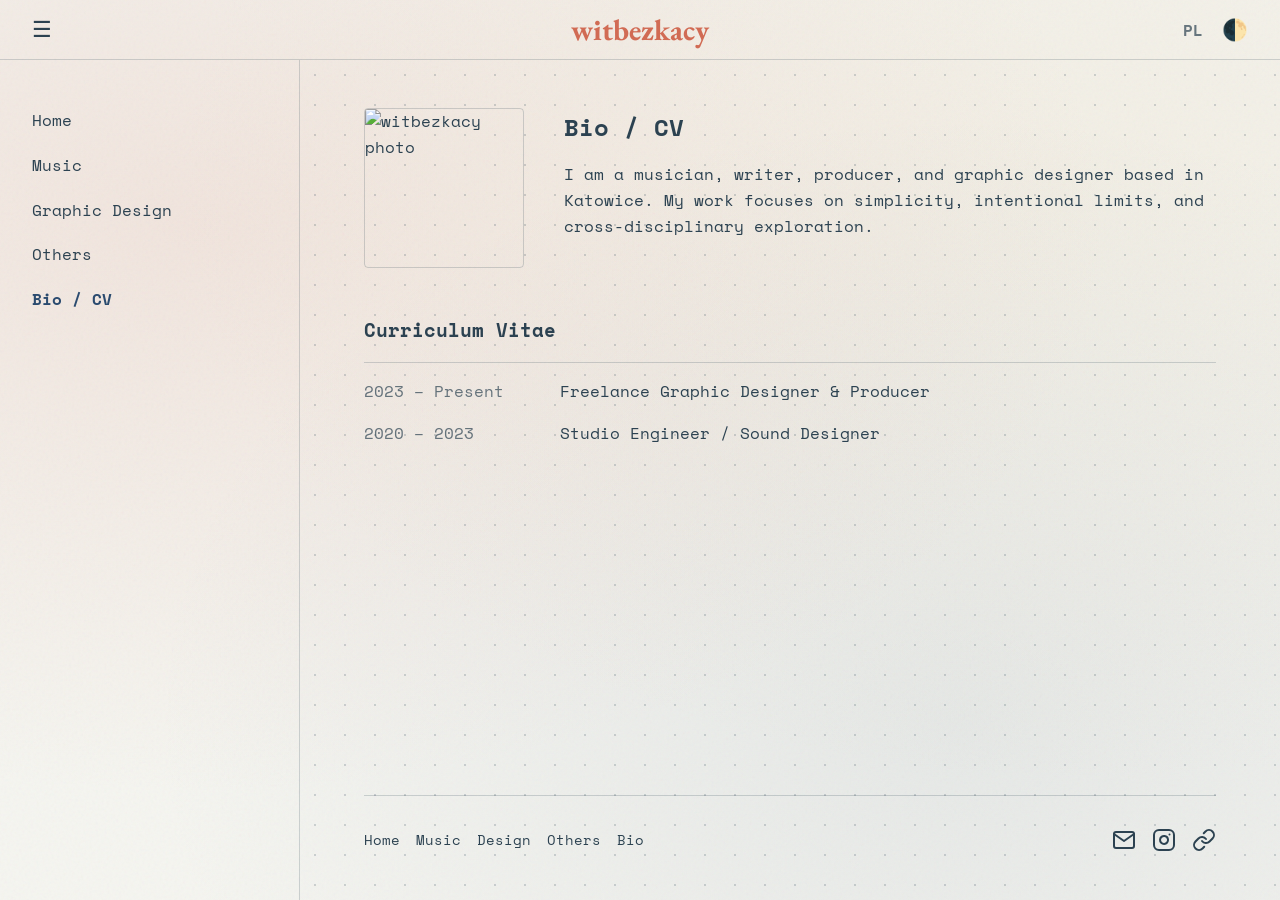
==== commit fed6cfbc: "many changes mostly changing the light/dark flicker" ====
--- a/bio.html
+++ b/bio.html
@@ -4,6 +4,10 @@
     <meta charset="UTF-8" />
     <meta name="viewport" content="width=device-width, initial-scale=1.0" />
     <meta
+      name="description"
+      content="Portfolio of witbezkacy - Musician, Writer, Producer, and Graphic Designer based in Katowice."
+    />
+    <meta
       name="theme-color"
       content="#F5F5F0"
       media="(prefers-color-scheme: light)"
@@ -14,7 +18,24 @@
       media="(prefers-color-scheme: dark)"
     />
     <title>Bio - witbezkacy</title>
+    <link rel="preconnect" href="https://fonts.googleapis.com" />
+    <link rel="preconnect" href="https://fonts.gstatic.com" crossorigin />
+    <link
+      href="https://fonts.googleapis.com/css2?family=EB+Garamond:ital,wght@0,400;0,700;1,400&family=Space+Mono:ital,wght@0,400;0,700;1,400;1,700&display=swap"
+      rel="stylesheet"
+    />
     <link rel="stylesheet" href="css/style.css" />
+    <script>
+      const savedTheme = localStorage.getItem("theme");
+      const prefersDark = window.matchMedia(
+        "(prefers-color-scheme: dark)",
+      ).matches;
+      if (savedTheme === "dark" || (!savedTheme && prefersDark)) {
+        document.documentElement.setAttribute("data-theme", "dark");
+      }
+      const savedLang = localStorage.getItem("lang") || "en";
+      document.documentElement.setAttribute("lang", savedLang);
+    </script>
   </head>
   <body>
     <div class="grain-overlay solid-gradient"></div>
@@ -89,6 +110,8 @@
         <div class="profile-section">
           <img
             src="https://via.placeholder.com/300x300/2c4251/f5f5f0?text=Bio+Photo"
+            width="300"
+            height="300"
             alt="witbezkacy photo"
             class="profile-photo"
           />
@@ -142,7 +165,7 @@
           ><a href="bio.html">Bio</a>
         </div>
         <div class="socials">
-          <a href="mailto:witbezkacy@gmail.com"
+          <a href="mailto:witbezkacy@gmail.com" title="Email" aria-label="Email"
             ><svg
               width="24"
               height="24"
@@ -157,7 +180,7 @@
               ></path>
               <polyline points="22,6 12,13 2,6"></polyline></svg
           ></a>
-          <a href="#"
+          <a href="#" title="Instagram" aria-label="Instagram"
             ><svg
               width="24"
               height="24"
@@ -171,7 +194,7 @@
               <path d="M16 11.37A4 4 0 1 1 12.63 8 4 4 0 0 1 16 11.37z"></path>
               <line x1="17.5" y1="6.5" x2="17.51" y2="6.5"></line></svg
           ></a>
-          <a href="#"
+          <a href="#" title="Linktree" aria-label="Linktree"
             ><svg
               width="24"
               height="24"
--- a/css/style.css
+++ b/css/style.css
@@ -1,5 +1,3 @@
-@import url("https://fonts.googleapis.com/css2?family=EB+Garamond:ital,wght@0,400;0,700;1,400&family=Space+Mono:ital,wght@0,400;0,700;1,400;1,700&display=swap");
-
 :root {
   --wada-oyster: #f5f5f0;
   --wada-iron: #2c4251;
@@ -53,7 +51,6 @@
 }
 
 /* --- THE SOLID GRADIENT MIXIN --- */
-/* Applied to the background, header, and sidebar so they all perfectly blend */
 .solid-gradient {
   background-color: var(--bg-color);
   background-image:
@@ -61,7 +58,7 @@
     radial-gradient(ellipse at 15% 25%, var(--grad-1) 0%, transparent 60%),
     radial-gradient(ellipse at 75% 80%, var(--grad-2) 0%, transparent 60%),
     radial-gradient(ellipse at 85% 20%, var(--grad-3) 0%, transparent 60%);
-  background-attachment: fixed; /* Magic bullet that ensures seamless matching everywhere */
+  background-attachment: fixed;
   transition: background-color 0.3s ease;
 }
 
@@ -84,7 +81,7 @@
   pointer-events: none;
 }
 
-/* The Dot Layer (Avoids the PC Header & Sidebar) */
+/* The Dot Layer */
 .grain-overlay::after {
   content: "";
   position: absolute;
@@ -105,12 +102,15 @@
   display: none !important;
 }
 
+/* FIX: margin-top: 0 forces content to align perfectly with sidebar text */
 h1,
 h2,
 h3 {
+  margin-top: 0;
   font-weight: 700;
   margin-bottom: 1rem;
 }
+
 a {
   color: var(--accent-color);
   text-decoration: none;
@@ -126,7 +126,6 @@
   margin-bottom: 1.5rem;
 }
 
-/* Desktop Floating Toggle Button */
 #desktop-toggle {
   display: none !important;
 }
@@ -208,7 +207,7 @@
   left: 0;
   bottom: 0;
   width: 300px;
-  padding: 3rem 2rem; /* Matches Main Content Top Padding */
+  padding: 3rem 2rem;
   border-right: 1px solid var(--border-color);
   overflow-y: auto;
   z-index: 100;
@@ -278,7 +277,7 @@
 main {
   margin-top: 60px;
   margin-left: 300px;
-  padding: 3rem 4rem; /* Top padding aligned exactly with #nav-links padding */
+  padding: 3rem 4rem;
   flex: 1;
   max-width: 1000px;
   display: flex;
@@ -303,8 +302,9 @@
 .profile-section {
   display: flex;
   gap: 2.5rem;
-  align-items: center;
+  align-items: flex-start;
   margin-bottom: 3rem;
+  margin-top: 0;
 }
 .profile-photo {
   width: 160px;
@@ -346,6 +346,21 @@
   opacity: 0.6;
 }
 
+/* FIX: Facebook Event Grid */
+.event-bg-grid {
+  display: grid;
+  grid-template-columns: repeat(2, 1fr);
+  gap: 1.5rem;
+  margin-top: 3rem;
+}
+.event-bg-grid img {
+  width: 100%;
+  height: auto;
+  display: block;
+  border: 1px solid var(--border-color);
+  border-radius: 2px;
+}
+
 /* Tables & Lists */
 .table-container {
   width: 100%;
@@ -391,22 +406,6 @@
 .cv-year {
   opacity: 0.7;
 }
-.design-image-grid {
-  display: grid;
-  grid-template-columns: repeat(2, 1fr);
-  gap: 1.5rem;
-  margin-top: 3rem;
-}
-.design-image-grid img {
-  width: 100%;
-  height: auto;
-  display: block;
-  border: 1px solid var(--border-color);
-}
-.design-image-grid img:first-child,
-.design-image-grid img:last-child {
-  grid-column: 1 / -1;
-}
 
 /* Fixed Footer */
 footer {
@@ -472,18 +471,30 @@
     padding-left: 1.5rem;
   }
 
-  /* Mobile Homepage fixes */
   .profile-section {
-    flex-direction: column;
-    align-items: flex-start;
-    text-align: left;
-    gap: 1.5rem;
-  }
+    display: block;
+    margin-bottom: 2rem;
+  }
+  .profile-photo {
+    float: left;
+    margin: 0 1.2rem 0.5rem 0;
+    width: 120px;
+    height: 120px;
+  }
+  .profile-section::after {
+    content: "";
+    display: table;
+    clear: both;
+  }
+
   .grid {
     grid-template-columns: repeat(2, 1fr);
   }
-
-  /* Mobile Table Card Layout Fix */
+  .event-bg-grid {
+    grid-template-columns: 1fr;
+    gap: 1rem;
+  }
+
   table,
   thead,
   tbody,
